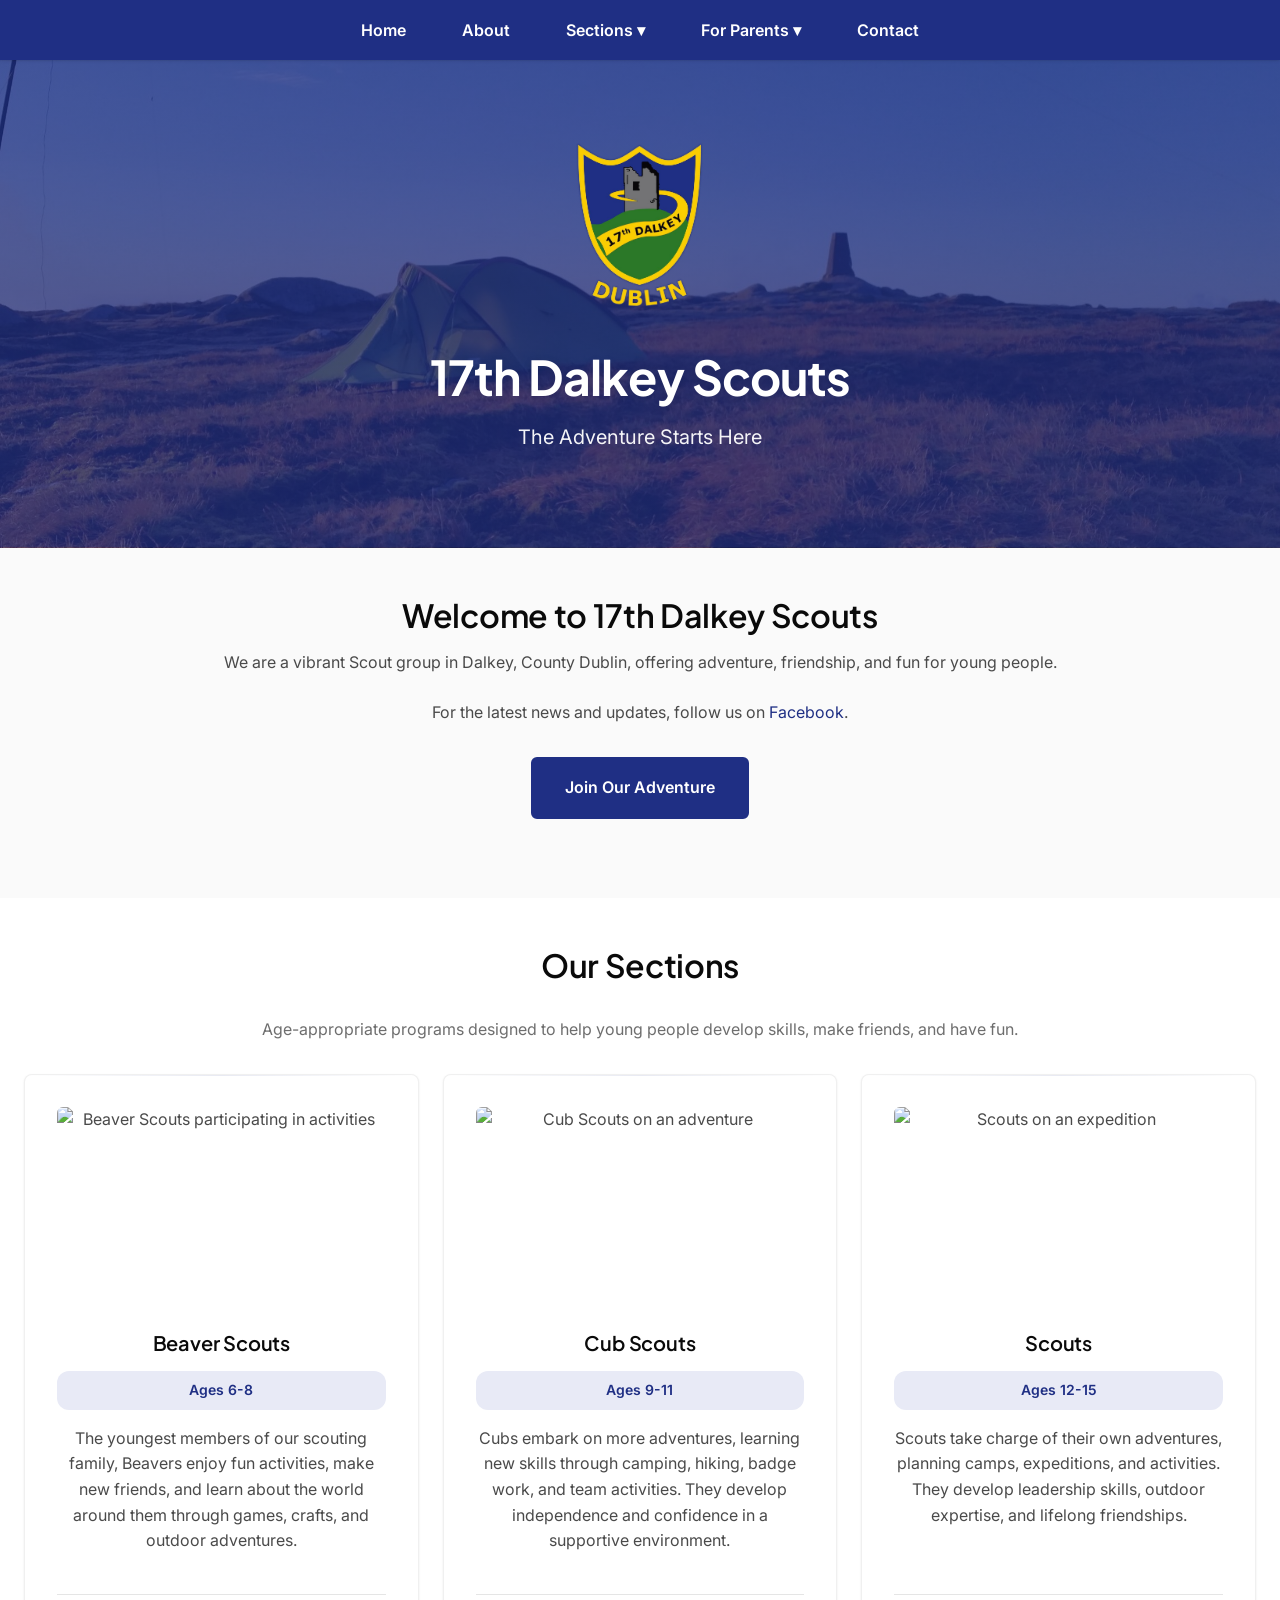
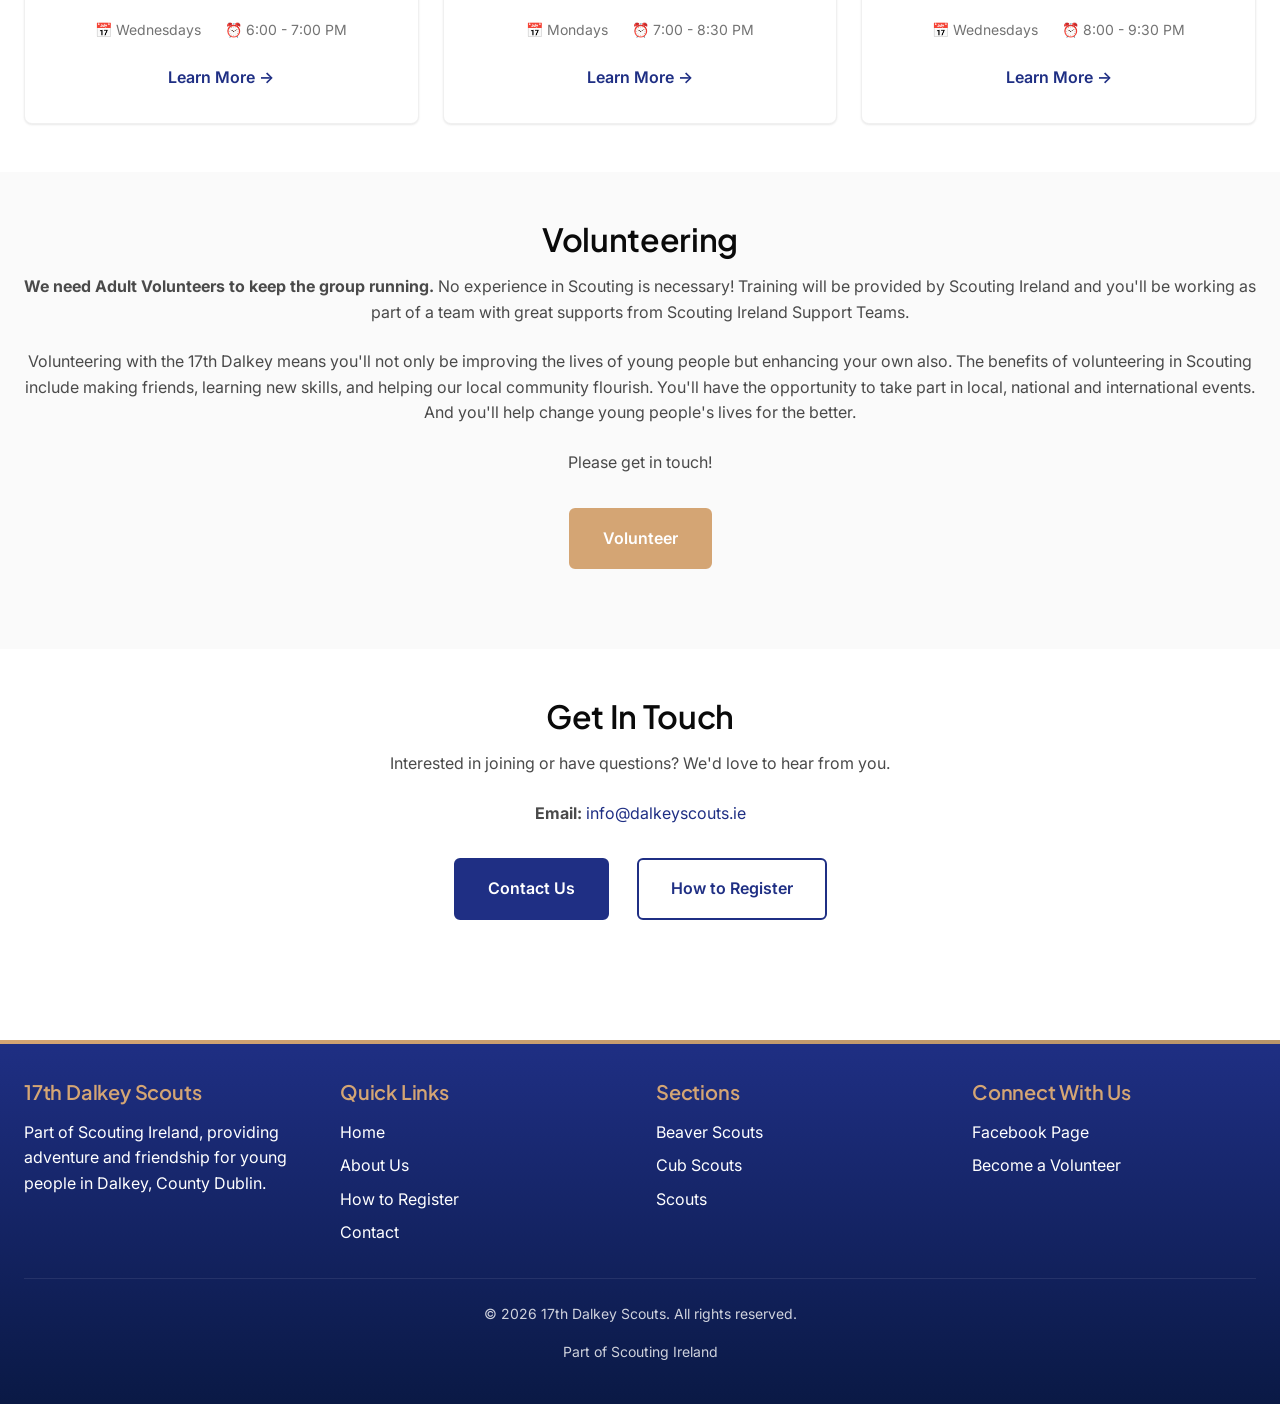
==== index.html @ eead5dc6 "first commit" ====
<!DOCTYPE html>
<html lang="en">
<head>
  <meta charset="UTF-8">
  <meta name="viewport" content="width=device-width, initial-scale=1.0">
  <meta name="description" content="17th Dalkey Scouts - Adventure, friendship, and fun for young people in Dalkey, County Dublin. Join our Beaver, Cub, Scout, Venture, and Rover sections.">
  <meta name="keywords" content="Dalkey Scouts, Scouting Ireland, Beaver Scouts, Cub Scouts, Venture Scouts, Rover Scouts, youth groups, Dalkey">
  <meta name="author" content="17th Dalkey Scouts">

  <!-- Open Graph Tags -->
  <meta property="og:title" content="17th Dalkey Scouts - The Adventure Begins Here">
  <meta property="og:description" content="Adventure, friendship, and fun for young people in Dalkey, County Dublin. Join our scouting family today.">
  <meta property="og:type" content="website">
  <meta property="og:url" content="https://www.dalkeyscouts.ie/">
  <meta property="og:image" content="https://www.dalkeyscouts.ie/images/newpl.png">

  <!-- Twitter Card Tags -->
  <meta name="twitter:card" content="summary_large_image">
  <meta name="twitter:title" content="17th Dalkey Scouts">
  <meta name="twitter:description" content="The Adventure Begins Here">
  <meta name="twitter:image" content="https://www.dalkeyscouts.ie/images/newpl.png">

  <title>17th Dalkey Scouts - The Adventure Begins Here</title>

  <!-- Favicon -->
  <link rel="icon" type="image/x-icon" href="images/favicon.ico">
  <link rel="apple-touch-icon" sizes="180x180" href="images/favicon.ico">

  <!-- Fonts - Stripe-Level Typography -->
  <link rel="preconnect" href="https://fonts.googleapis.com">
  <link rel="preconnect" href="https://fonts.gstatic.com" crossorigin>
  <link href="https://fonts.googleapis.com/css2?family=Inter:wght@300;400;500;600;700&family=Plus+Jakarta+Sans:wght@400;500;600;700&display=swap" rel="stylesheet">

  <!-- CSS -->
  <link rel="stylesheet" href="css/main.css">
  <link rel="stylesheet" href="css/responsive.css">

  <!-- Structured Data -->
  <script type="application/ld+json">
  {
    "@context": "https://schema.org",
    "@type": "Organization",
    "name": "17th Dalkey Scouts",
    "url": "https://www.dalkeyscouts.ie",
    "logo": "https://www.dalkeyscouts.ie/images/logo.png",
    "description": "Scout group in Dalkey, County Dublin, offering adventure and friendship for young people aged 6-26.",
    "address": {
      "@type": "PostalAddress",
      "addressLocality": "Dalkey",
      "addressRegion": "County Dublin",
      "addressCountry": "IE"
    },
    "sameAs": [
      "https://www.facebook.com/17thDalkey"
    ]
  }
  </script>
</head>
<body>
  <!-- Header & Navigation -->
  <div id="header-placeholder"></div>

  <main role="main">
    <!-- Hero Section -->
    <section class="hero" role="region" aria-label="Welcome">
      <div class="container hero__content">
        <img src="images/logo-crest.png" alt="17th Dalkey Scouts Crest" class="hero__logo">
        <h1 class="hero__title">17th Dalkey Scouts</h1>
        <p class="hero__tagline">The Adventure Starts Here</p>
      </div>
    </section>


    <!-- About Overview -->
    <section class="section section--alt">
      <div class="container container--narrow">
        <div class="text-center">
          <h2>Welcome to 17th Dalkey Scouts</h2>
          <p class="mb-md">
            We are a vibrant Scout group in Dalkey, County Dublin, offering adventure, friendship, and fun
            for young people.
          </p>
          <p class="mb-lg">
            For the latest news and updates, follow us on
            <a href="https://www.facebook.com/17thDalkey" target="_blank" rel="noopener noreferrer">Facebook</a>.
          </p>
          <a href="registering.html" class="btn btn--primary">Join Our Adventure</a>
        </div>
      </div>
    </section>

    <!-- Program Sections -->
    <section class="section">
      <div class="container">
        <h2 class="text-center mb-lg">Our Sections</h2>
        <p class="text-center text-muted mb-lg">
          Age-appropriate programs designed to help young people develop skills, make friends, and have fun.
        </p>

        <div class="programs">
          <!-- Beaver Scouts -->
          <article class="card program-card">
            <div class="card__image-wrapper">
              <img src="https://placehold.co/600x400/1f2f84/FFFFFF?text=Beaver+Scouts&font=montserrat" alt="Beaver Scouts participating in activities" class="card__image">
            </div>
            <h3 class="card__title">Beaver Scouts</h3>
            <span class="program-card__age">Ages 6-8</span>
            <div class="card__content">
              <p>The youngest members of our scouting family, Beavers enjoy fun activities, make new friends,
              and learn about the world around them through games, crafts, and outdoor adventures.</p>
            </div>
            <div class="card__meta">
              <span class="card__meta-item">📅 Wednesdays</span>
              <span class="card__meta-item">⏰ 6:00 - 7:00 PM</span>
            </div>
            <a href="beaver-scouts.html" class="card__link">Learn More →</a>
          </article>

          <!-- Cub Scouts -->
          <article class="card program-card">
            <div class="card__image-wrapper">
              <img src="https://placehold.co/600x400/D4A574/FFFFFF?text=Cub+Scouts&font=montserrat" alt="Cub Scouts on an adventure" class="card__image">
            </div>
            <h3 class="card__title">Cub Scouts</h3>
            <span class="program-card__age">Ages 9-11</span>
            <div class="card__content">
              <p>Cubs embark on more adventures, learning new skills through camping, hiking, badge work,
              and team activities. They develop independence and confidence in a supportive environment.</p>
            </div>
            <div class="card__meta">
              <span class="card__meta-item">📅 Mondays</span>
              <span class="card__meta-item">⏰ 7:00 - 8:30 PM</span>
            </div>
            <a href="cub-scouts.html" class="card__link">Learn More →</a>
          </article>

          <!-- Scouts -->
          <article class="card program-card">
            <div class="card__image-wrapper">
              <img src="https://placehold.co/600x400/1f2f84/FFFFFF?text=Scouts&font=montserrat" alt="Scouts on an expedition" class="card__image">
            </div>
            <h3 class="card__title">Scouts</h3>
            <span class="program-card__age">Ages 12-15</span>
            <div class="card__content">
              <p>Scouts take charge of their own adventures, planning camps, expeditions, and activities.
              They develop leadership skills, outdoor expertise, and lifelong friendships.</p>
            </div>
            <div class="card__meta">
              <span class="card__meta-item">📅 Wednesdays</span>
              <span class="card__meta-item">⏰ 8:00 - 9:30 PM</span>
            </div>
            <a href="scouts.html" class="card__link">Learn More →</a>
          </article>
        </div>
      </div>
    </section>

    <!-- Volunteering Section -->
    <section class="section section--alt">
      <div class="container container--narrow">
        <div class="text-center">
          <h2>Volunteering</h2>
          <p class="mb-md">
            <strong>We need Adult Volunteers to keep the group running.</strong> No experience in Scouting is necessary!
            Training will be provided by Scouting Ireland and you'll be working as part of a team with great supports
            from Scouting Ireland Support Teams.
          </p>
          <p class="mb-md">
            Volunteering with the 17th Dalkey means you'll not only be improving the lives of young people but
            enhancing your own also. The benefits of volunteering in Scouting include making friends, learning new skills,
            and helping our local community flourish. You'll have the opportunity to take part in local, national and
            international events. And you'll help change young people's lives for the better.
          </p>
          <p class="mb-lg">
            Please get in touch!
          </p>
          <a href="volunteering.html" class="btn btn--accent">Volunteer</a>
        </div>
      </div>
    </section>

    <!-- Contact Info -->
    <section class="section">
      <div class="container container--narrow text-center">
        <h2>Get In Touch</h2>
        <p class="mb-md">Interested in joining or have questions? We'd love to hear from you.</p>
        <p class="mb-lg"><strong>Email:</strong> <a href="mailto:info@dalkeyscouts.ie">info@dalkeyscouts.ie</a></p>
        <p>
          <a href="contact.html" class="btn btn--primary">Contact Us</a>
          <a href="registering.html" class="btn btn--outline">How to Register</a>
        </p>
      </div>
    </section>
  </main>

  <!-- Footer -->
  <div id="footer-placeholder"></div>

  <!-- JavaScript -->
  <script src="js/header-footer.js"></script>
  <script src="js/main.js"></script>
</body>
</html>
---- css/main.css ----
/* ===================================
   17th Dalkey Scouts - Main CSS
   Scout Traditional Theme
   =================================== */

/* ===================================
   CSS Custom Properties (Variables)
   =================================== */
:root {
  /* Colors - Stripe-Level Refined Palette */
  --color-primary: #1f2f84;
  --color-primary-dark: #0a1945;
  --color-secondary: #FFFFFF;
  --color-secondary-alt: #FAFAFA;
  --color-accent: #D4A574;
  --color-accent-dark: #B8956A;
  --color-highlight: #E8EAF6;
  --color-text: #0a0a0a;
  --color-text-primary: #0a0a0a;
  --color-text-secondary: #4a4a4a;
  --color-text-tertiary: #737373;
  --color-text-light: #424242;
  --color-border: #E0E0E0;
  --border-subtle: rgba(0, 0, 0, 0.06);
  --border-default: rgba(0, 0, 0, 0.1);
  --border-strong: rgba(0, 0, 0, 0.15);

  /* Subtle gradients */
  --gradient-primary: linear-gradient(135deg, #1f2f84 0%, #2a3f9a 100%);
  --gradient-subtle: linear-gradient(180deg, rgba(31, 47, 132, 0.02) 0%, transparent 100%);

  /* Typography - Stripe-Level Font Pairing */
  --font-display: 'Plus Jakarta Sans', -apple-system, BlinkMacSystemFont, 'Segoe UI', Roboto, sans-serif;
  --font-heading: 'Plus Jakarta Sans', -apple-system, BlinkMacSystemFont, 'Segoe UI', Roboto, sans-serif;
  --font-body: 'Inter', -apple-system, BlinkMacSystemFont, 'Segoe UI', Roboto, sans-serif;

  /* Typography Scale - Refined */
  --text-xs: 0.75rem;   /* 12px - captions, labels */
  --text-sm: 0.875rem;  /* 14px - secondary text */
  --text-base: 1rem;    /* 16px - body */
  --text-lg: 1.125rem;  /* 18px - lead paragraphs */
  --text-xl: 1.25rem;   /* 20px - card titles */
  --text-2xl: 1.5rem;   /* 24px - section headings */
  --text-3xl: 2rem;     /* 32px - page headings */
  --text-4xl: 2.5rem;   /* 40px - hero heading */
  --text-5xl: 3rem;     /* 48px - large hero */

  /* Font Weights - More granular */
  --font-light: 300;
  --font-normal: 400;
  --font-medium: 500;
  --font-semibold: 600;
  --font-bold: 700;

  /* Spacing */
  --spacing-xs: 0.5rem;
  --spacing-sm: 1rem;
  --spacing-md: 1.5rem;
  --spacing-lg: 2rem;
  --spacing-xl: 2.5rem;
  --spacing-2xl: 3rem;
  --spacing-hero: 4rem;

  /* Layout */
  --max-width: 1200px;
  --header-height: 60px;

  /* Border Radius - Refined */
  --radius-sm: 4px;   /* Small elements, badges */
  --radius-md: 6px;   /* Buttons, inputs */
  --radius-lg: 8px;   /* Cards */
  --radius-xl: 12px;  /* Large cards, hero elements */
  --border-radius: var(--radius-sm);
  --border-radius-lg: var(--radius-lg);

  /* Border Widths */
  --border-width: 1px;
  --border-width-strong: 1.5px;

  /* Multi-Layered Shadow System - Stripe-Level */
  --shadow-sm: 0 1px 2px 0 rgba(0, 0, 0, 0.05);
  --shadow-md: 0 1px 3px 0 rgba(0, 0, 0, 0.1), 0 1px 2px -1px rgba(0, 0, 0, 0.1);
  --shadow-lg: 0 4px 6px -1px rgba(0, 0, 0, 0.1), 0 2px 4px -2px rgba(0, 0, 0, 0.1);
  --shadow-xl: 0 10px 15px -3px rgba(0, 0, 0, 0.1), 0 4px 6px -4px rgba(0, 0, 0, 0.1);

  /* Colored shadows for depth */
  --shadow-primary: 0 4px 14px 0 rgba(31, 47, 132, 0.15);
  --shadow-accent: 0 4px 14px 0 rgba(212, 165, 116, 0.25);

  /* Sophisticated Easing Curves */
  --ease-out: cubic-bezier(0.16, 1, 0.3, 1);
  --ease-quick: cubic-bezier(0.2, 0, 0.13, 1);
  --ease-spring: cubic-bezier(0.34, 1.56, 0.64, 1);

  /* Transitions */
  --transition: all 0.3s var(--ease-out);
  --transition-quick: all 0.2s var(--ease-quick);
}

/* ===================================
   CSS Reset & Base Styles
   =================================== */
* {
  margin: 0;
  padding: 0;
  box-sizing: border-box;
}

html {
  scroll-behavior: smooth;
}

body {
  font-family: var(--font-body);
  font-size: var(--text-base);
  line-height: 1.6;
  color: var(--color-text-secondary);
  background-color: var(--color-secondary);
  -webkit-font-smoothing: antialiased;
  -moz-osx-font-smoothing: grayscale;
}

/* ===================================
   Stripe-Level Entrance Animations
   =================================== */

/* Fade up - for content sections */
@keyframes fadeUp {
  from {
    opacity: 0;
    transform: translateY(20px);
  }
  to {
    opacity: 1;
    transform: translateY(0);
  }
}

/* Fade in - for subtle elements */
@keyframes fadeIn {
  from {
    opacity: 0;
  }
  to {
    opacity: 1;
  }
}

/* Apply to sections */
.section {
  animation: fadeUp 0.6s var(--ease-out);
}

/* Stagger children - for card grids */
.programs > .card {
  animation: fadeUp 0.6s var(--ease-out) both;
}

.programs > .card:nth-child(1) { animation-delay: 0ms; }
.programs > .card:nth-child(2) { animation-delay: 100ms; }
.programs > .card:nth-child(3) { animation-delay: 200ms; }
.programs > .card:nth-child(4) { animation-delay: 300ms; }

/* Respect prefers-reduced-motion */
@media (prefers-reduced-motion: reduce) {
  *,
  *::before,
  *::after {
    animation-duration: 0.01ms !important;
    animation-iteration-count: 1 !important;
    transition-duration: 0.01ms !important;
  }
}

/* Typography - Stripe-Level Refined */
h1, h2, h3, h4, h5, h6 {
  font-family: var(--font-heading);
  font-weight: var(--font-bold);
  line-height: 1.2;
  color: var(--color-text-primary);
  margin-bottom: var(--spacing-sm);
  letter-spacing: -0.01em;
}

h1 {
  font-size: var(--text-4xl);
  font-weight: var(--font-bold);
  letter-spacing: -0.02em;
}
h2 {
  font-size: var(--text-3xl);
  font-weight: var(--font-semibold);
  letter-spacing: -0.01em;
}
h3 {
  font-size: var(--text-2xl);
  font-weight: var(--font-semibold);
}
h4 {
  font-size: var(--text-xl);
  font-weight: var(--font-semibold);
}
h5 {
  font-size: var(--text-lg);
  font-weight: var(--font-medium);
}
h6 {
  font-size: var(--text-base);
  font-weight: var(--font-medium);
}

p {
  margin-bottom: var(--spacing-sm);
}

a {
  color: var(--color-primary);
  text-decoration: none;
  transition: var(--transition-quick);
}

a:hover,
a:focus {
  color: var(--color-accent);
}

img {
  max-width: 100%;
  height: auto;
  display: block;
}

ul, ol {
  list-style: none;
  margin-bottom: var(--spacing-sm);
}

/* ===================================
   Layout & Container
   =================================== */
.container {
  width: 100%;
  max-width: var(--max-width);
  margin: 0 auto;
  padding: 0 var(--spacing-md);
}

.container--narrow {
  max-width: 800px;
}

.section {
  padding: var(--spacing-2xl) 0;
}

.section--alt {
  background-color: var(--color-secondary-alt);
  padding: var(--spacing-2xl) 0;
}

.section--highlight {
  background-color: var(--color-highlight);
}

/* ===================================
   Header & Navigation
   =================================== */
.header {
  background-color: var(--color-primary);
  color: var(--color-secondary);
  height: var(--header-height);
  position: sticky;
  top: 0;
  z-index: 1000;
  box-shadow: var(--shadow-md);
}

.header__container {
  display: flex;
  align-items: center;
  justify-content: center;
  height: 100%;
}

/* Navigation */
.nav {
  display: flex;
  align-items: center;
  justify-content: center;
  height: 100%;
}

.nav__list {
  display: flex;
  align-items: center;
  gap: var(--spacing-md);
  height: 100%;
  margin: 0;
  padding: 0;
}

.nav__item {
  display: flex;
  align-items: center;
  height: 100%;
  margin: 0;
  padding: 0;
}

.nav__link {
  color: var(--color-secondary);
  font-weight: var(--font-semibold);
  padding: 0 var(--spacing-sm);
  border-radius: var(--radius-md);
  transition: var(--transition-quick);
  line-height: 1.2;
  display: inline-flex;
  align-items: center;
  height: auto;
  transform: translateY(1px);
}

.nav__link:hover,
.nav__link:focus {
  background-color: rgba(255, 255, 255, 0.1);
  color: var(--color-accent);
}

.nav__toggle {
  display: none;
  flex-direction: column;
  gap: 4px;
  background: none;
  border: none;
  cursor: pointer;
  padding: var(--spacing-xs);
}

.nav__toggle span {
  display: block;
  width: 25px;
  height: 3px;
  background-color: var(--color-secondary);
  border-radius: 2px;
  transition: var(--transition-quick);
}

/* Dropdown */
.nav__item--dropdown {
  position: relative;
}

.nav__dropdown {
  position: absolute;
  top: 100%;
  left: 0;
  min-width: 220px;
  background-color: var(--color-secondary);
  border-radius: var(--radius-md);
  box-shadow: var(--shadow-lg);
  opacity: 0;
  visibility: hidden;
  transform: translateY(-10px);
  transition: var(--transition);
  padding: var(--spacing-sm) 0;
}

.nav__item--dropdown:hover .nav__dropdown,
.nav__item--dropdown:focus-within .nav__dropdown {
  opacity: 1;
  visibility: visible;
  transform: translateY(0);
}

.nav__dropdown-item {
  display: block;
  padding: var(--spacing-xs) var(--spacing-md);
  color: var(--color-text-secondary);
  transition: var(--transition-quick);
  white-space: nowrap;
}

.nav__dropdown-item:hover,
.nav__dropdown-item:focus {
  background-color: var(--color-highlight);
  color: var(--color-primary);
}

/* ===================================
   Hero Section - Stripe-Level Refinement
   =================================== */
.hero {
  background:
    linear-gradient(rgba(31, 47, 132, 0.75), rgba(31, 47, 132, 0.75)),
    url('../images/20180507_060626-scaled-e1653075268190.jpg');
  background-size: cover;
  background-position: center;
  color: var(--color-secondary);
  padding: var(--spacing-hero) 0;
  text-align: center;
  position: relative;
  overflow: hidden;
}

.hero::before {
  display: none;
}

.hero__content {
  position: relative;
  z-index: 1;
}

.hero__logo {
  max-width: 200px;
  margin: 0 auto var(--spacing-md);
}

.hero__title {
  font-family: var(--font-display);
  font-size: var(--text-5xl);
  font-weight: var(--font-bold);
  letter-spacing: -0.02em;
  line-height: 1.2;
  color: var(--color-secondary);
  margin-bottom: var(--spacing-sm);
  text-shadow: 0 2px 8px rgba(0, 0, 0, 0.1);
}

.hero__tagline {
  font-family: var(--font-body);
  font-size: var(--text-xl);
  font-weight: var(--font-normal);
  opacity: 0.95;
  max-width: 600px;
  margin: 0 auto var(--spacing-lg);
  line-height: 1.5;
}

.hero__cta {
  display: inline-block;
  background-color: var(--color-accent);
  color: var(--color-secondary);
  padding: var(--spacing-sm) var(--spacing-lg);
  border-radius: var(--radius-md);
  font-weight: var(--font-semibold);
  transition: var(--transition-quick);
  border: 2px solid var(--color-accent);
}

.hero__cta:hover,
.hero__cta:focus {
  background-color: var(--color-accent-dark);
  border-color: var(--color-accent-dark);
  color: var(--color-secondary);
}

/* ===================================
   Cards - Stripe-Level Refinement
   =================================== */
.card {
  background-color: var(--color-secondary);
  border-radius: var(--radius-lg);
  padding: 2rem;
  border: var(--border-width) solid var(--border-subtle);
  box-shadow:
    0 1px 3px rgba(0, 0, 0, 0.05),
    0 1px 2px rgba(0, 0, 0, 0.05);
  transition: all 0.3s var(--ease-out);
  height: 100%;
  position: relative;
  overflow: hidden;
  display: flex;
  flex-direction: column;
}

/* Subtle top highlight */
.card::before {
  content: '';
  position: absolute;
  top: 0;
  left: 0;
  right: 0;
  height: 1px;
  background: linear-gradient(90deg,
    transparent,
    rgba(31, 47, 132, 0.1),
    transparent);
  z-index: 2;
}

.card:hover {
  box-shadow:
    0 4px 6px rgba(0, 0, 0, 0.04),
    0 12px 24px rgba(0, 0, 0, 0.04);
  transform: translateY(-4px);
  border-color: rgba(31, 47, 132, 0.1);
}

/* Card Image */
.card__image-wrapper {
  width: 100%;
  height: 200px;
  overflow: hidden;
  border-radius: var(--radius-md);
  margin-bottom: var(--spacing-md);
  position: relative;
}

.card__image {
  width: 100%;
  height: 100%;
  object-fit: cover;
  transition: transform 0.4s var(--ease-out);
}

.card:hover .card__image {
  transform: scale(1.05);
}

.card__title {
  font-family: var(--font-heading);
  font-size: var(--text-xl);
  font-weight: var(--font-semibold);
  color: var(--color-text-primary);
  margin-bottom: var(--spacing-sm);
  letter-spacing: -0.01em;
}

.card__content {
  font-size: var(--text-base);
  line-height: 1.6;
  color: var(--color-text-secondary);
  flex-grow: 1;
}

.card__meta {
  display: flex;
  justify-content: center;
  gap: var(--spacing-md);
  margin-top: var(--spacing-md);
  padding-top: var(--spacing-md);
  border-top: var(--border-width) solid var(--border-default);
  font-size: var(--text-sm);
  color: var(--color-text-tertiary);
}

.card__meta-item {
  display: flex;
  align-items: center;
  gap: var(--spacing-xs);
}

.card__link {
  display: inline-block;
  margin-top: var(--spacing-md);
  color: var(--color-primary);
  font-weight: var(--font-semibold);
  transition: var(--transition-quick);
}

.card__link:hover,
.card__link:focus {
  color: var(--color-accent);
}

/* ===================================
   Program Grid
   =================================== */
.programs {
  display: grid;
  grid-template-columns: repeat(auto-fit, minmax(300px, 1fr));
  gap: 1.5rem;
  margin-top: var(--spacing-lg);
}

.program-card {
  text-align: center;
}

.program-card__icon {
  font-size: 3rem;
  margin-bottom: var(--spacing-sm);
}

.program-card__age {
  display: inline-block;
  background-color: var(--color-highlight);
  color: var(--color-primary);
  padding: var(--spacing-xs) var(--spacing-sm);
  border-radius: var(--radius-xl);
  font-size: var(--text-sm);
  font-weight: var(--font-semibold);
  margin-bottom: var(--spacing-sm);
}

/* ===================================
   Buttons - Stripe-Level Interactions
   =================================== */
.btn {
  display: inline-block;
  padding: var(--spacing-sm) var(--spacing-lg);
  border-radius: var(--radius-md);
  font-weight: var(--font-semibold);
  text-align: center;
  transition: all 0.2s var(--ease-out);
  border: 2px solid transparent;
  cursor: pointer;
  position: relative;
  overflow: hidden;
}

.btn--primary {
  background-color: var(--color-primary);
  color: var(--color-secondary);
  border-color: var(--color-primary);
}

.btn--primary:hover,
.btn--primary:focus {
  box-shadow: var(--shadow-primary);
  transform: translateY(-1px);
  background-color: var(--color-primary-dark);
  border-color: var(--color-primary-dark);
  color: var(--color-secondary);
}

.btn--primary:active {
  transform: translateY(0);
  transition: all 0.1s var(--ease-quick);
  box-shadow: 0 1px 2px rgba(31, 47, 132, 0.2);
}

/* Button spacing */
.btn + .btn {
  margin-left: var(--spacing-md);
}

/* Button spacing at section ends */
.section .text-center > .btn:last-child {
  margin-bottom: var(--spacing-md);
}

.btn--accent {
  background-color: var(--color-accent);
  color: var(--color-secondary);
  border-color: var(--color-accent);
}

.btn--accent:hover,
.btn--accent:focus {
  box-shadow: var(--shadow-accent);
  transform: translateY(-1px);
  background-color: var(--color-accent-dark);
  border-color: var(--color-accent-dark);
  color: var(--color-secondary);
}

.btn--accent:active {
  transform: translateY(0);
  transition: all 0.1s var(--ease-quick);
  box-shadow: 0 1px 2px rgba(212, 165, 116, 0.2);
}

.btn--outline {
  background-color: transparent;
  color: var(--color-primary);
  border-color: var(--color-primary);
}

.btn--outline:hover,
.btn--outline:focus {
  box-shadow: var(--shadow-primary);
  transform: translateY(-1px);
  background-color: var(--color-primary);
  color: var(--color-secondary);
}

.btn--outline:active {
  transform: translateY(0);
  transition: all 0.1s var(--ease-quick);
  box-shadow: 0 1px 2px rgba(31, 47, 132, 0.15);
}

/* Focus states - visible but professional */
.btn:focus, input:focus {
  outline: none;
  box-shadow: 0 0 0 3px rgba(31, 47, 132, 0.1);
}

/* ===================================
   Facebook Feed Section
   =================================== */
/* ===================================
   Footer
   =================================== */
.footer {
  background: linear-gradient(180deg, var(--color-primary) 0%,
              var(--color-primary-dark) 100%);
  color: var(--color-secondary);
  padding: var(--spacing-xl) 0 var(--spacing-md);
  margin-top: var(--spacing-2xl);
  position: relative;
}

.footer::before {
  content: '';
  position: absolute;
  top: 0;
  left: 0;
  right: 0;
  height: 4px;
  background: linear-gradient(90deg, var(--color-accent) 0%,
              var(--color-accent-dark) 100%);
}

.footer__content {
  display: grid;
  grid-template-columns: repeat(auto-fit, minmax(250px, 1fr));
  gap: var(--spacing-lg);
  margin-bottom: var(--spacing-lg);
}

.footer__section-title {
  font-family: var(--font-heading);
  font-size: var(--text-xl);
  font-weight: var(--font-semibold);
  margin-bottom: var(--spacing-sm);
  color: var(--color-accent);
}

.footer__links {
  display: flex;
  flex-direction: column;
  gap: var(--spacing-xs);
}

.footer__link {
  color: var(--color-secondary);
  transition: var(--transition-quick);
  position: relative;
}

.footer__link::after {
  content: '';
  position: absolute;
  bottom: -2px;
  left: 0;
  width: 0;
  height: 2px;
  background-color: var(--color-accent);
  transition: width 0.3s var(--ease-out);
}

.footer__link:hover,
.footer__link:focus {
  color: var(--color-accent);
}

.footer__link:hover::after {
  width: 100%;
}

.footer__bottom {
  text-align: center;
  padding-top: var(--spacing-md);
  border-top: 1px solid rgba(255, 255, 255, 0.1);
  font-size: 0.875rem;
  opacity: 0.8;
}

/* ===================================
   Utility Classes
   =================================== */
.text-center {
  text-align: center;
}

.text-muted {
  color: var(--color-text-secondary);
  opacity: 0.8;
}

/* Spacing for text-centered content */
.text-center .mb-lg {
  margin-bottom: var(--spacing-lg);
}

.mt-md { margin-top: var(--spacing-md); }
.mt-lg { margin-top: var(--spacing-lg); }
.mt-xl { margin-top: var(--spacing-xl); }
.mt-2xl { margin-top: var(--spacing-2xl); }

.mb-md { margin-bottom: var(--spacing-md); }
.mb-lg { margin-bottom: var(--spacing-lg); }
.mb-xl { margin-bottom: var(--spacing-xl); }

/* Vertical spacing - xs size */
.mt-xs { margin-top: var(--spacing-xs); }
.mb-xs { margin-bottom: var(--spacing-xs); }

/* Horizontal spacing */
.mx-xs { margin-left: var(--spacing-xs); margin-right: var(--spacing-xs); }
.mx-sm { margin-left: var(--spacing-sm); margin-right: var(--spacing-sm); }
.mx-md { margin-left: var(--spacing-md); margin-right: var(--spacing-md); }

.ml-xs { margin-left: var(--spacing-xs); }
.mr-xs { margin-right: var(--spacing-xs); }

/* Padding utilities */
.px-xs { padding-left: var(--spacing-xs); padding-right: var(--spacing-xs); }
.px-sm { padding-left: var(--spacing-sm); padding-right: var(--spacing-sm); }
.px-md { padding-left: var(--spacing-md); padding-right: var(--spacing-md); }

.hidden {
  display: none !important;
}

.sr-only {
  position: absolute;
  width: 1px;
  height: 1px;
  padding: 0;
  margin: -1px;
  overflow: hidden;
  clip: rect(0, 0, 0, 0);
  white-space: nowrap;
  border: 0;
}
---- css/responsive.css ----
/* ===================================
   17th Dalkey Scouts - Responsive CSS
   Mobile-First Design
   =================================== */

/* ===================================
   Small Devices (phones, 576px and up)
   =================================== */
@media (max-width: 767px) {
  :root {
    --header-height: 60px;
  }

  h1 { font-size: var(--text-3xl); }
  h2 { font-size: var(--text-2xl); }
  h3 { font-size: var(--text-xl); }

  .container {
    padding: 0 var(--spacing-sm);
  }

  /* Mobile Navigation */
  .nav__toggle {
    display: flex;
  }

  /* Mobile Header Logo */
  .header__logo img {
    height: 80px;
  }

  .header__logo-text {
    font-size: 1.2rem;
  }

  .nav__list {
    position: fixed;
    top: var(--header-height);
    left: 0;
    right: 0;
    flex-direction: column;
    background-color: var(--color-primary);
    padding: var(--spacing-md);
    gap: 0;
    max-height: calc(100vh - var(--header-height));
    overflow-y: auto;
    transform: translateX(-100%);
    transition: transform 0.3s var(--ease-out);
  }

  .nav__list--active {
    transform: translateX(0);
  }

  .nav__item {
    width: 100%;
    border-bottom: 1px solid rgba(255, 255, 255, 0.1);
  }

  .nav__link {
    display: block;
    padding: var(--spacing-sm);
    width: 100%;
  }

  /* Mobile Dropdown */
  .nav__dropdown {
    position: static;
    box-shadow: none;
    opacity: 1;
    visibility: visible;
    transform: none;
    background-color: rgba(255, 255, 255, 0.05);
    padding: 0;
    display: none;
  }

  .nav__dropdown--active {
    display: block;
  }

  .nav__dropdown-item {
    padding-left: var(--spacing-lg);
  }

  /* Hero */
  .hero {
    padding: var(--spacing-lg) 0;
  }

  .hero__title {
    font-size: var(--text-4xl);
  }

  .hero__tagline {
    font-size: var(--text-lg);
  }

  .hero__logo {
    max-width: 150px;
  }

  .hero {
    padding: 60px 0;
  }

  /* Programs Grid */
  .programs {
    grid-template-columns: 1fr;
    gap: var(--spacing-md);
  }

  /* Card Images on Mobile */
  .card__image-wrapper {
    height: 180px;
  }

  .card {
    padding: 1.5rem;
  }

  /* Facebook Feed */
  .facebook-feed {
    margin: var(--spacing-lg) 0;
  }

  .facebook-feed__container {
    padding: var(--spacing-sm);
  }

  /* Footer */
  .footer__content {
    grid-template-columns: 1fr;
    gap: var(--spacing-md);
  }

  /* Buttons */
  .btn {
    width: 100%;
    padding: var(--spacing-sm) var(--spacing-md);
  }

  .btn + .btn {
    margin-left: 0;
    margin-top: var(--spacing-sm);
  }

  /* Section spacing */
  .section {
    padding: var(--spacing-lg) 0;
  }
}

/* ===================================
   Medium Devices (tablets, 768px and up)
   =================================== */
@media (min-width: 768px) and (max-width: 1023px) {
  h1 { font-size: var(--text-4xl); }
  h2 { font-size: var(--text-3xl); }

  .programs {
    grid-template-columns: repeat(2, 1fr);
  }
}

/* ===================================
   Large Devices (desktops, 1024px and up)
   =================================== */
@media (min-width: 1024px) {
  .hero__title {
    font-size: var(--text-5xl);
  }

  .hero__tagline {
    font-size: var(--text-xl);
  }
}

/* ===================================
   Extra Large Devices (large desktops, 1280px and up)
   =================================== */
@media (min-width: 1280px) {
  .container {
    max-width: 1400px;
  }
}

/* ===================================
   Touch Device Optimizations
   =================================== */
@media (hover: none) and (pointer: coarse) {
  .nav__link,
  .btn,
  .card__link {
    min-height: 44px;
    display: inline-flex;
    align-items: center;
  }

  .nav__dropdown {
    transition: none;
  }
}

/* ===================================
   Print Styles
   =================================== */
@media print {
  .header,
  .footer,
  .hero__cta,
  .nav,
  .facebook-feed,
  .btn {
    display: none !important;
  }

  body {
    font-size: 12pt;
    line-height: 1.5;
    color: #000;
  }

  .card {
    break-inside: avoid;
    box-shadow: none;
    border: 1px solid #ddd;
  }

  a {
    color: #000;
    text-decoration: underline;
  }

  a[href^="http"]::after {
    content: " (" attr(href) ")";
    font-size: 0.8em;
  }
}

/* ===================================
   Reduced Motion
   =================================== */
@media (prefers-reduced-motion: reduce) {
  *,
  *::before,
  *::after {
    animation-duration: 0.01ms !important;
    animation-iteration-count: 1 !important;
    transition-duration: 0.01ms !important;
  }
}

/* ===================================
   High Contrast Mode
   =================================== */
@media (prefers-contrast: high) {
  :root {
    --color-border: #000;
  }

  .card {
    border-width: 2px;
  }

  .btn {
    border-width: 2px;
  }
}
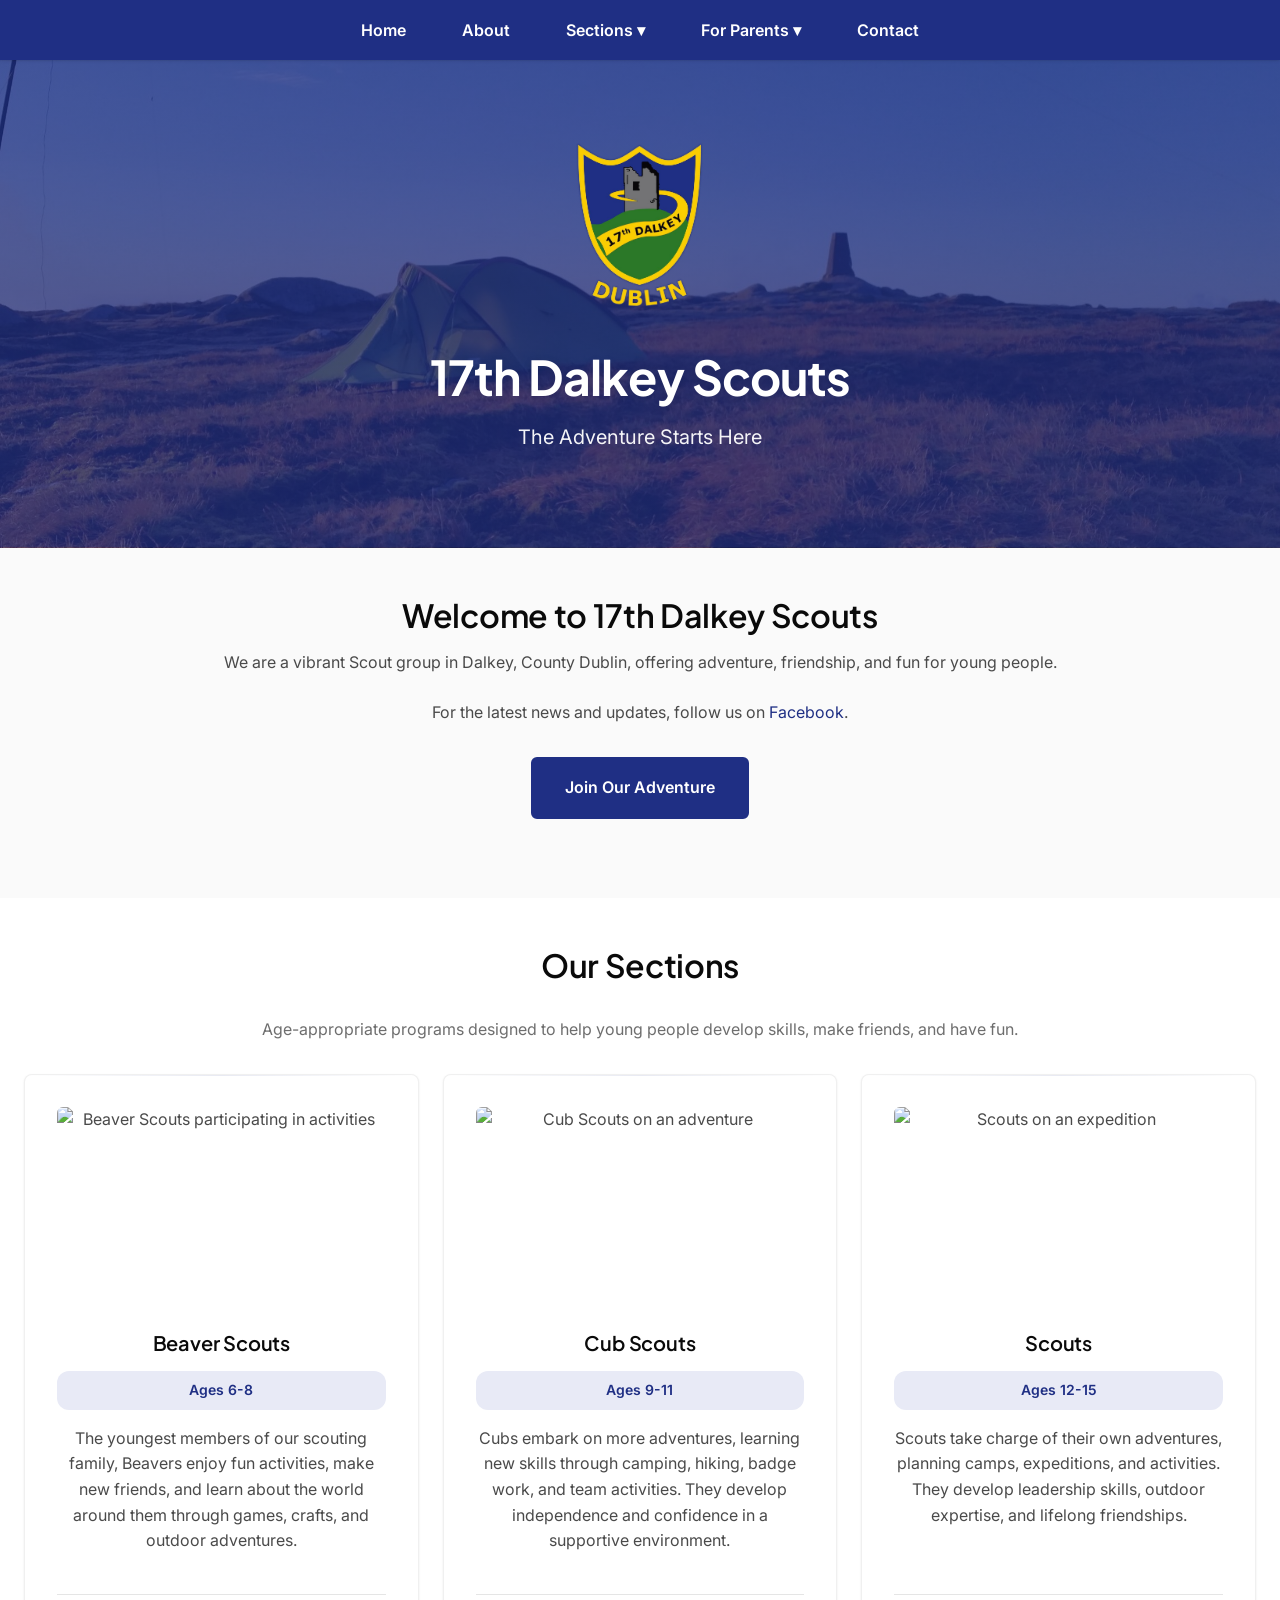
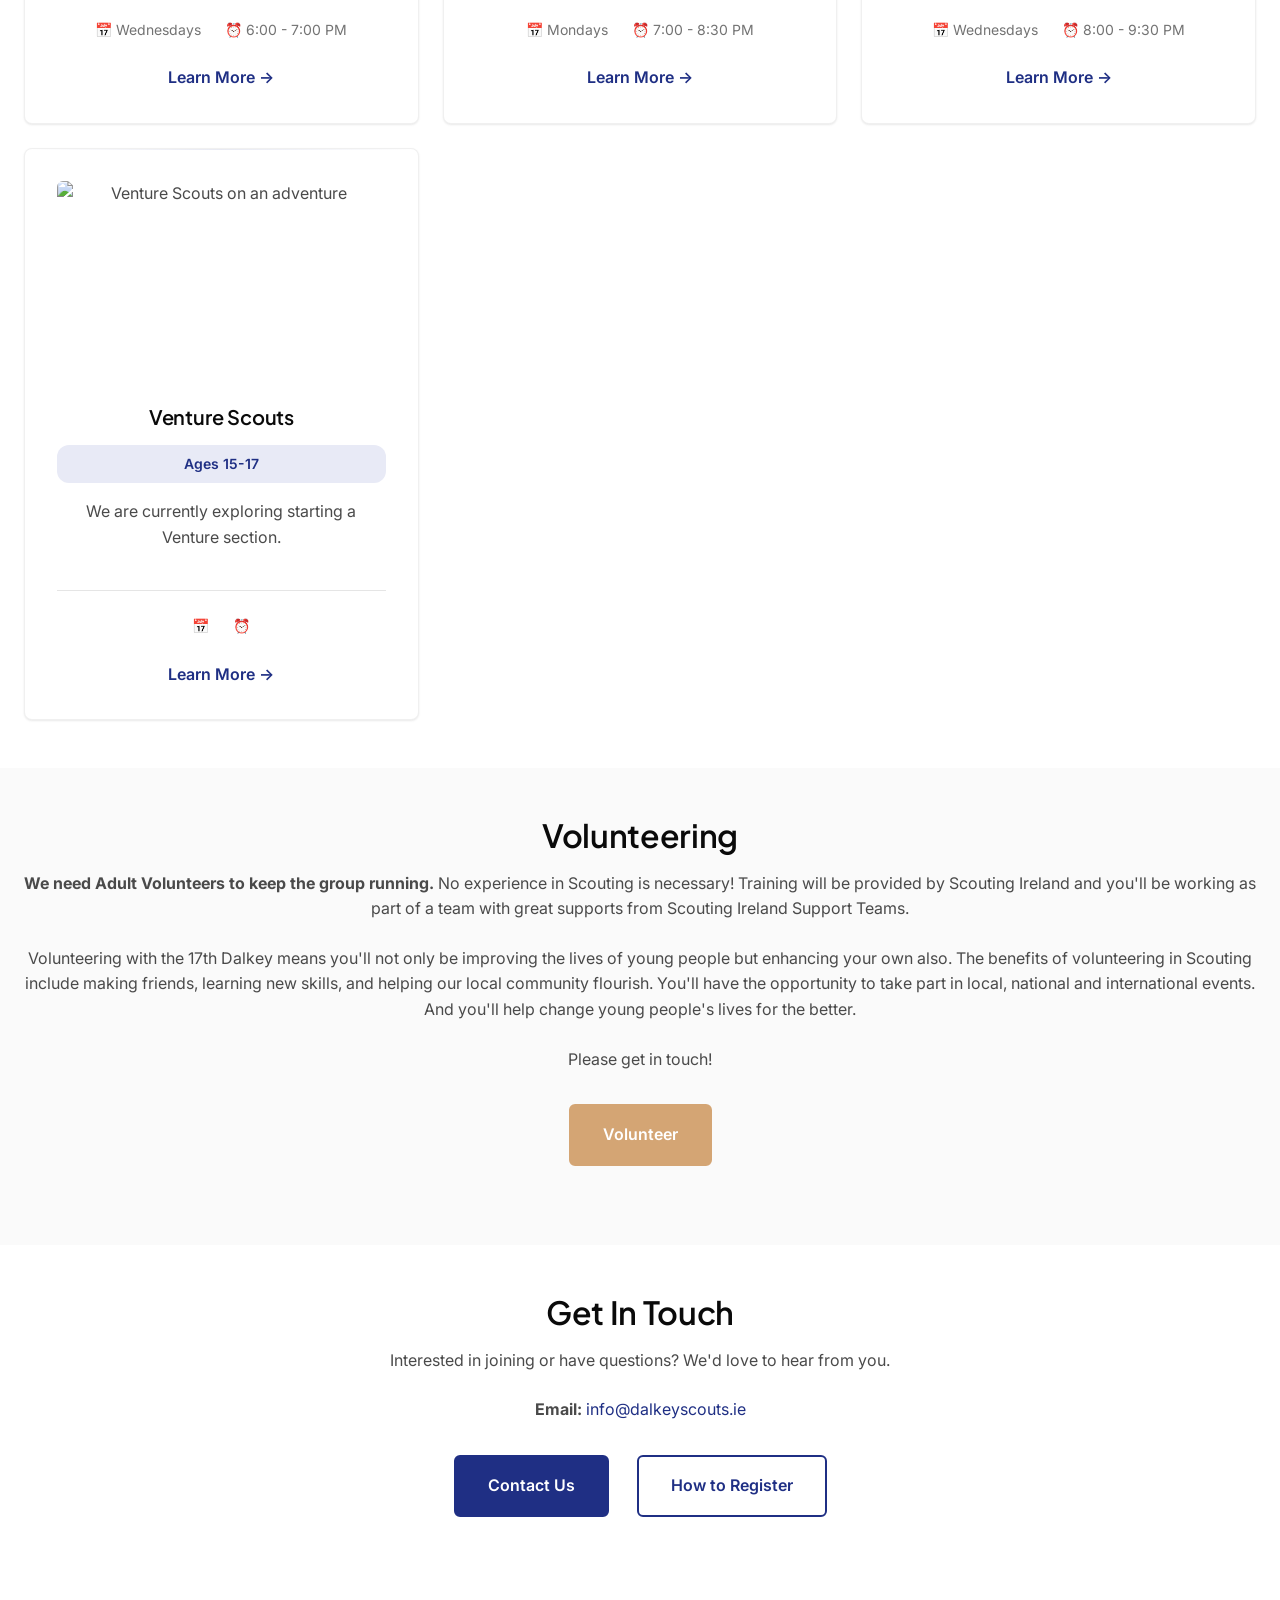
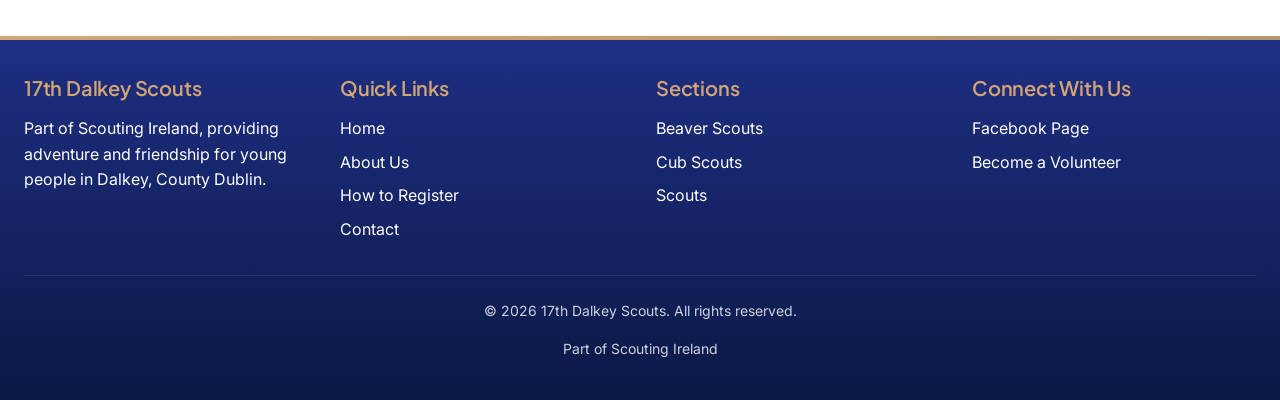
==== commit 25114c84: "Adding placeholder venture section" ====
--- a/index.html
+++ b/index.html
@@ -151,6 +151,23 @@
             </div>
             <a href="scouts.html" class="card__link">Learn More →</a>
           </article>
+
+          <!-- Venture Scouts -->
+          <article class="card program-card">
+            <div class="card__image-wrapper">
+              <img src="https://placehold.co/600x400/D4A574/FFFFFF?text=Venture+Scouts&font=montserrat" alt="Venture Scouts on an adventure" class="card__image">
+            </div>
+            <h3 class="card__title">Venture Scouts</h3>
+            <span class="program-card__age">Ages 15-17</span>
+            <div class="card__content">
+              <p>We are currently exploring starting a Venture section.</p>
+            </div>
+            <div class="card__meta">
+              <span class="card__meta-item">📅 </span>
+              <span class="card__meta-item">⏰ </span>
+            </div>
+            <a href="venture-scouts.html" class="card__link">Learn More →</a>
+          </article>
         </div>
       </div>
     </section>
--- a/css/main.css
+++ b/css/main.css
@@ -334,6 +334,8 @@
   border: none;
   cursor: pointer;
   padding: var(--spacing-xs);
+  position: relative;
+  z-index: 10000;
 }
 
 .nav__toggle span {
--- a/css/responsive.css
+++ b/css/responsive.css
@@ -19,9 +19,78 @@
     padding: 0 var(--spacing-sm);
   }
 
+  /* Mobile Header */
+  .header {
+    position: sticky;
+  }
+
+  .header__container {
+    justify-content: flex-start;
+  }
+
   /* Mobile Navigation */
   .nav__toggle {
     display: flex;
+  }
+
+  /* Hide desktop nav on mobile */
+  .nav {
+    display: none;
+  }
+
+  /* Mobile Navigation */
+  .mobile-nav {
+    display: none;
+    background-color: var(--color-primary);
+    padding: var(--spacing-md);
+  }
+
+  .mobile-nav--active {
+    display: block;
+  }
+
+  .mobile-nav__list {
+    list-style: none;
+    margin: 0;
+    padding: 0;
+    display: flex;
+    flex-direction: column;
+    gap: 0;
+  }
+
+  .mobile-nav__item {
+    border-bottom: 1px solid rgba(255, 255, 255, 0.1);
+  }
+
+  .mobile-nav__link {
+    display: block;
+    padding: var(--spacing-sm);
+    color: var(--color-secondary);
+    text-decoration: none;
+    font-weight: var(--font-semibold);
+    transition: background-color 0.2s;
+  }
+
+  .mobile-nav__link:hover {
+    background-color: rgba(255, 255, 255, 0.1);
+  }
+
+  /* Mobile Dropdown */
+  .mobile-nav__dropdown {
+    display: none;
+    list-style: none;
+    margin: 0;
+    padding: 0;
+    background-color: rgba(0, 0, 0, 0.1);
+  }
+
+  .mobile-nav__dropdown--active {
+    display: block;
+  }
+
+  .mobile-nav__sublink {
+    padding-left: var(--spacing-lg);
+    font-size: 0.9em;
   }
 
   /* Mobile Header Logo */
@@ -44,12 +113,11 @@
     gap: 0;
     max-height: calc(100vh - var(--header-height));
     overflow-y: auto;
-    transform: translateX(-100%);
-    transition: transform 0.3s var(--ease-out);
+    display: none;
   }
 
   .nav__list--active {
-    transform: translateX(0);
+    display: flex;
   }
 
   .nav__item {
@@ -267,3 +335,16 @@
     border-width: 2px;
   }
 }
+
+/* ===================================
+   Desktop - Show desktop nav, hide mobile nav
+   =================================== */
+@media (min-width: 768px) {
+  .mobile-nav {
+    display: none !important;
+  }
+
+  .nav {
+    display: flex;
+  }
+}
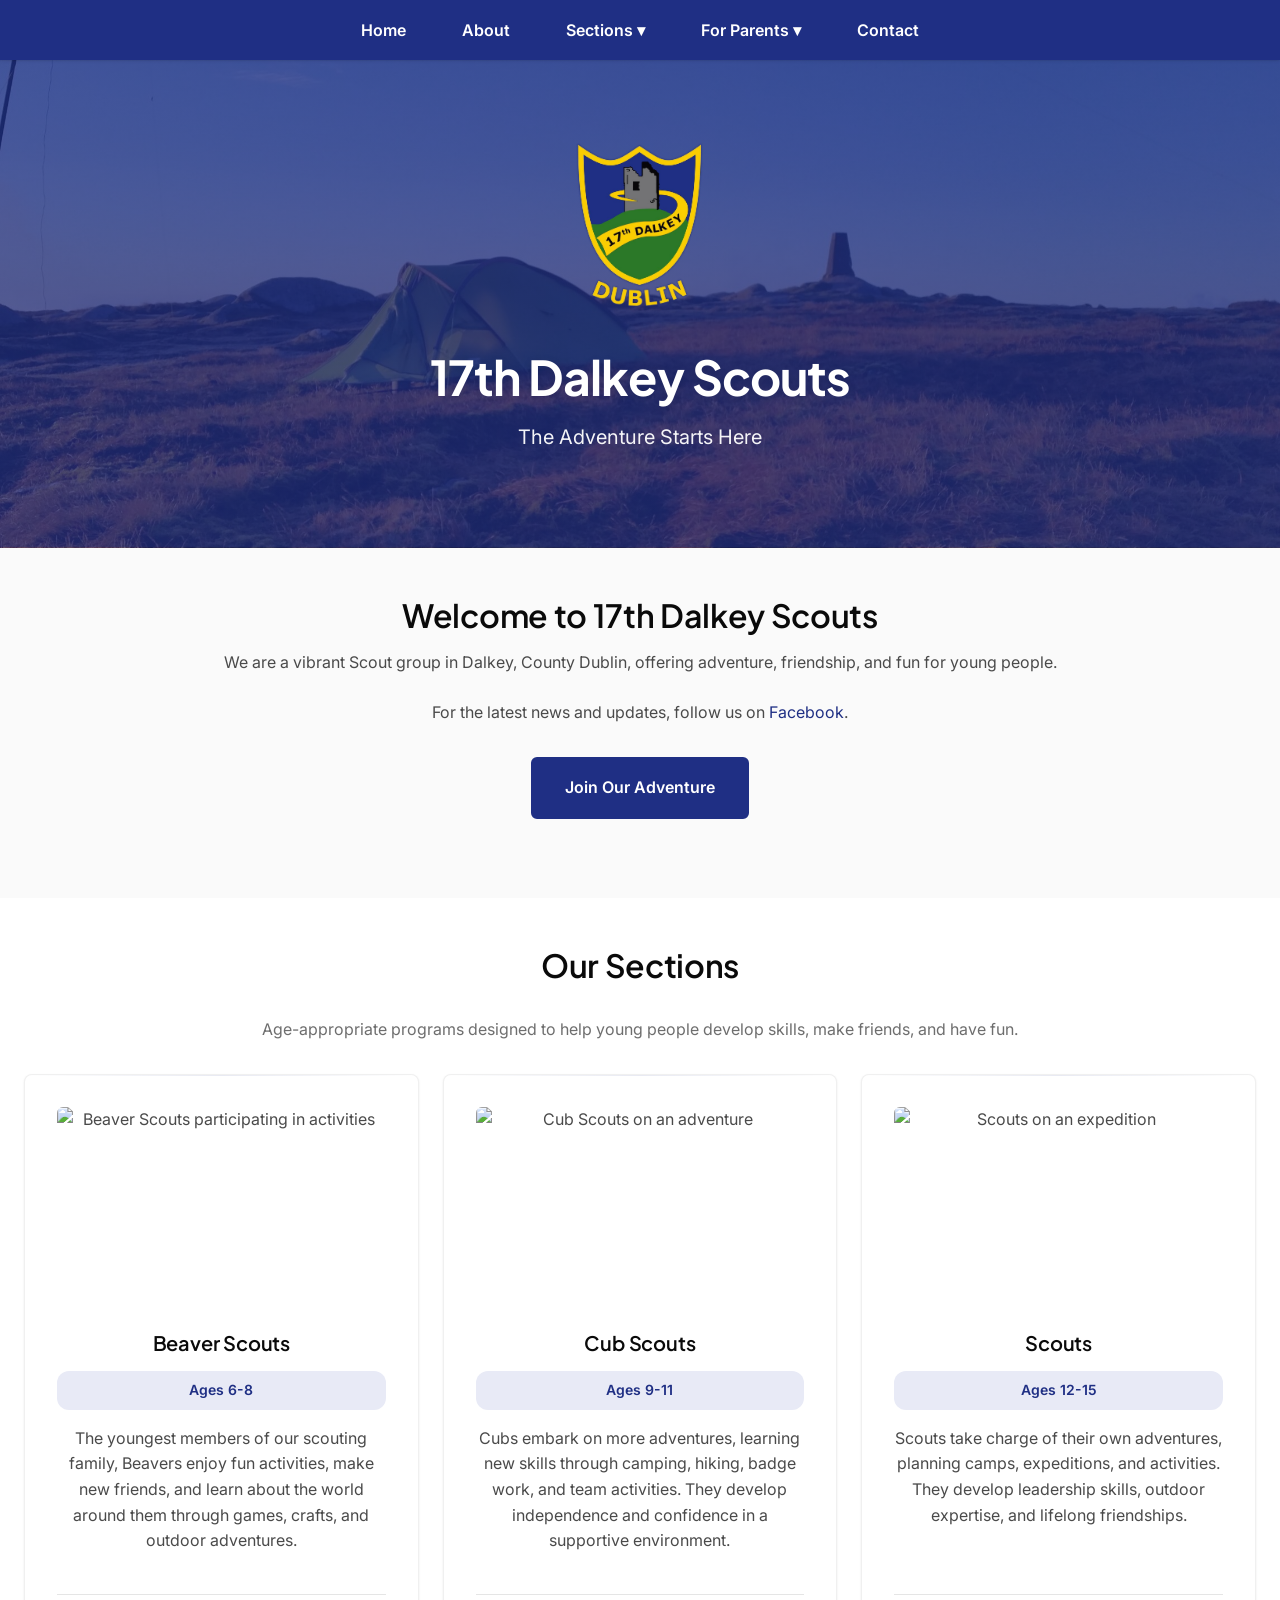
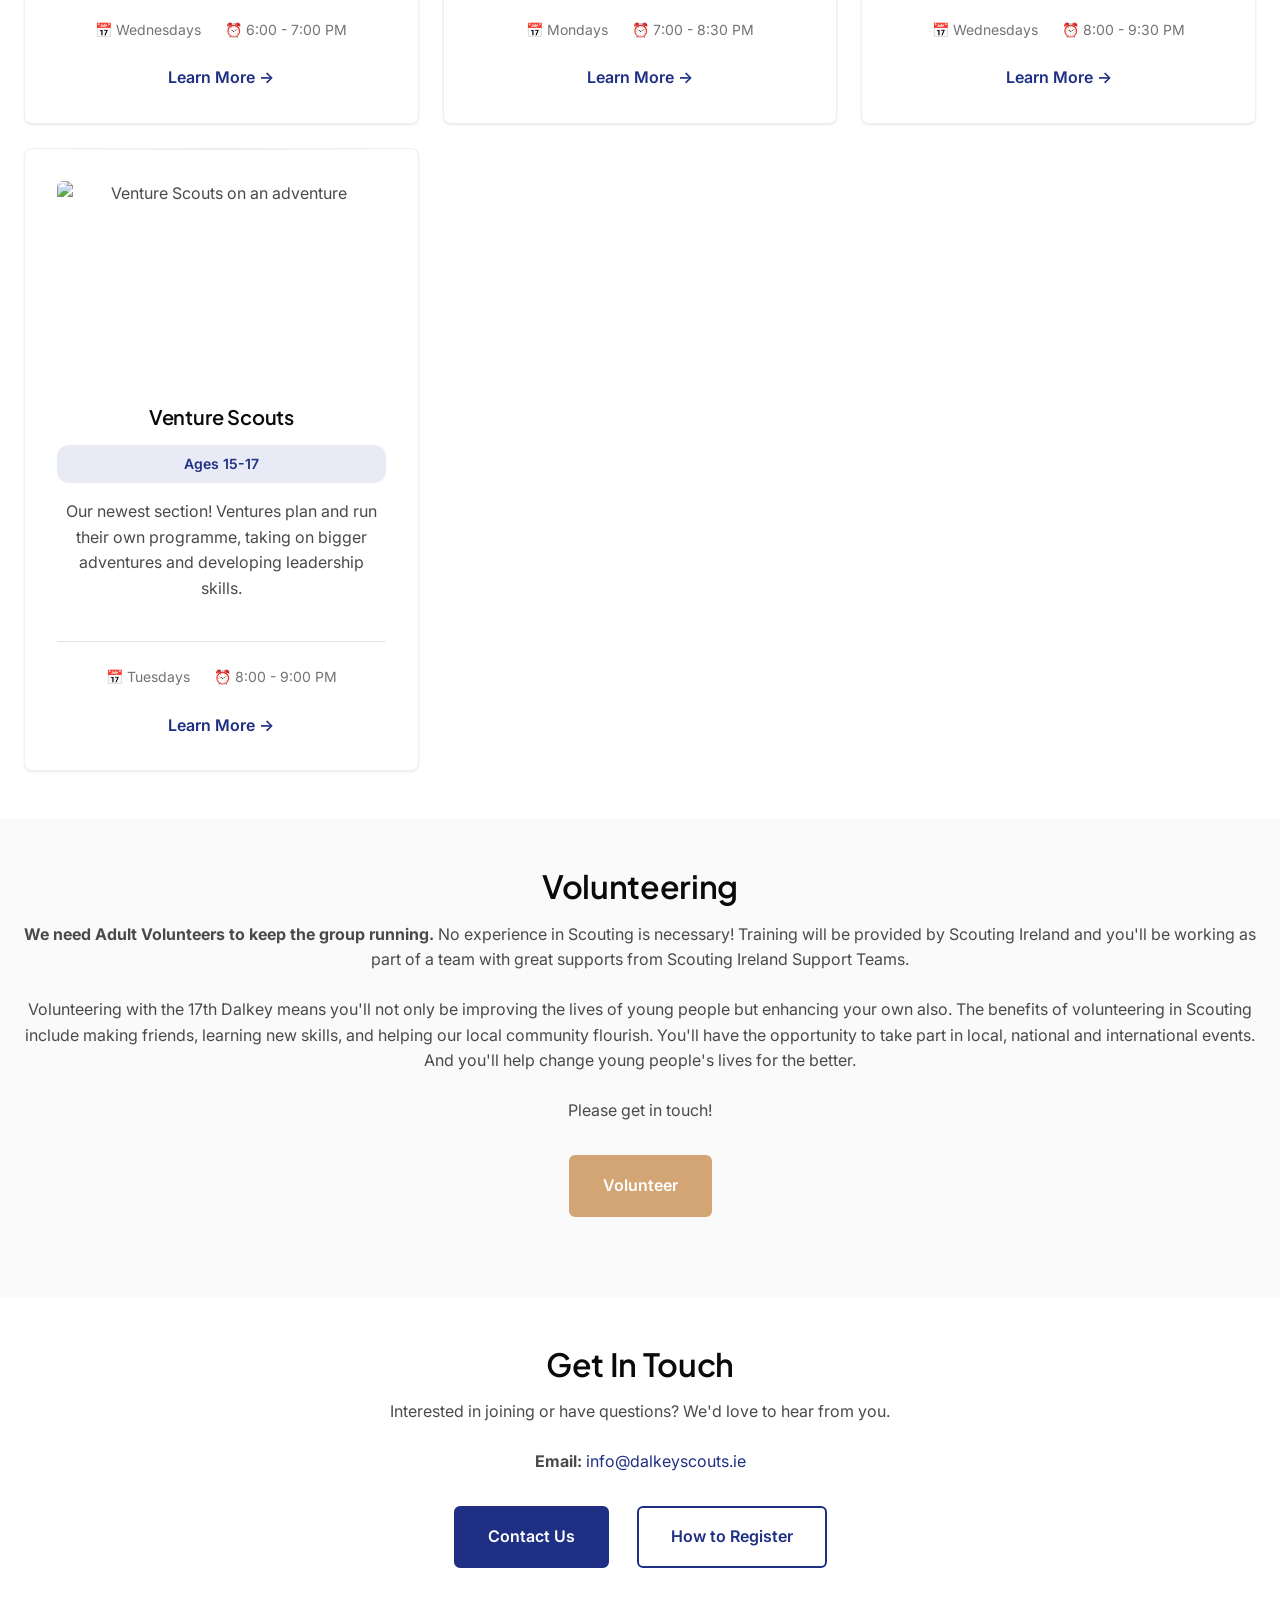
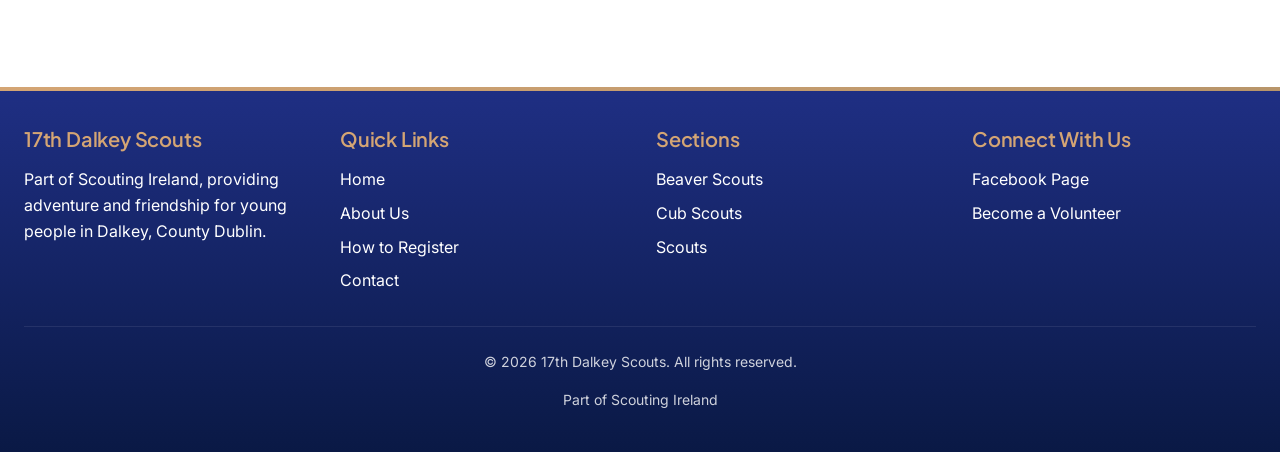
==== commit 4a70f2b3: "Updated references to ventures now that the section is open" ====
--- a/index.html
+++ b/index.html
@@ -160,11 +160,11 @@
             <h3 class="card__title">Venture Scouts</h3>
             <span class="program-card__age">Ages 15-17</span>
             <div class="card__content">
-              <p>We are currently exploring starting a Venture section.</p>
-            </div>
-            <div class="card__meta">
-              <span class="card__meta-item">📅 </span>
-              <span class="card__meta-item">⏰ </span>
+              <p>Our newest section! Ventures plan and run their own programme, taking on bigger adventures and developing leadership skills.</p>
+            </div>
+            <div class="card__meta">
+              <span class="card__meta-item">📅 Tuesdays</span>
+              <span class="card__meta-item">⏰ 8:00 - 9:00 PM</span>
             </div>
             <a href="venture-scouts.html" class="card__link">Learn More →</a>
           </article>
--- a/css/responsive.css
+++ b/css/responsive.css
@@ -69,6 +69,12 @@
     text-decoration: none;
     font-weight: var(--font-semibold);
     transition: background-color 0.2s;
+    background-color: transparent;
+    border: none;
+    width: 100%;
+    text-align: left;
+    font-family: var(--font-body);
+    font-size: var(--text-base);
   }
 
   .mobile-nav__link:hover {
@@ -81,7 +87,7 @@
     list-style: none;
     margin: 0;
     padding: 0;
-    background-color: rgba(0, 0, 0, 0.1);
+    background-color: rgba(0, 0, 0, 0.2);
   }
 
   .mobile-nav__dropdown--active {
@@ -89,8 +95,17 @@
   }
 
   .mobile-nav__sublink {
-    padding-left: var(--spacing-lg);
-    font-size: 0.9em;
+    display: block;
+    padding: var(--spacing-sm) var(--spacing-sm) var(--spacing-sm) var(--spacing-lg);
+    color: var(--color-secondary);
+    text-decoration: none;
+    font-weight: var(--font-medium);
+    transition: background-color 0.2s;
+    background-color: transparent;
+  }
+
+  .mobile-nav__sublink:hover {
+    background-color: rgba(255, 255, 255, 0.1);
   }
 
   /* Mobile Header Logo */
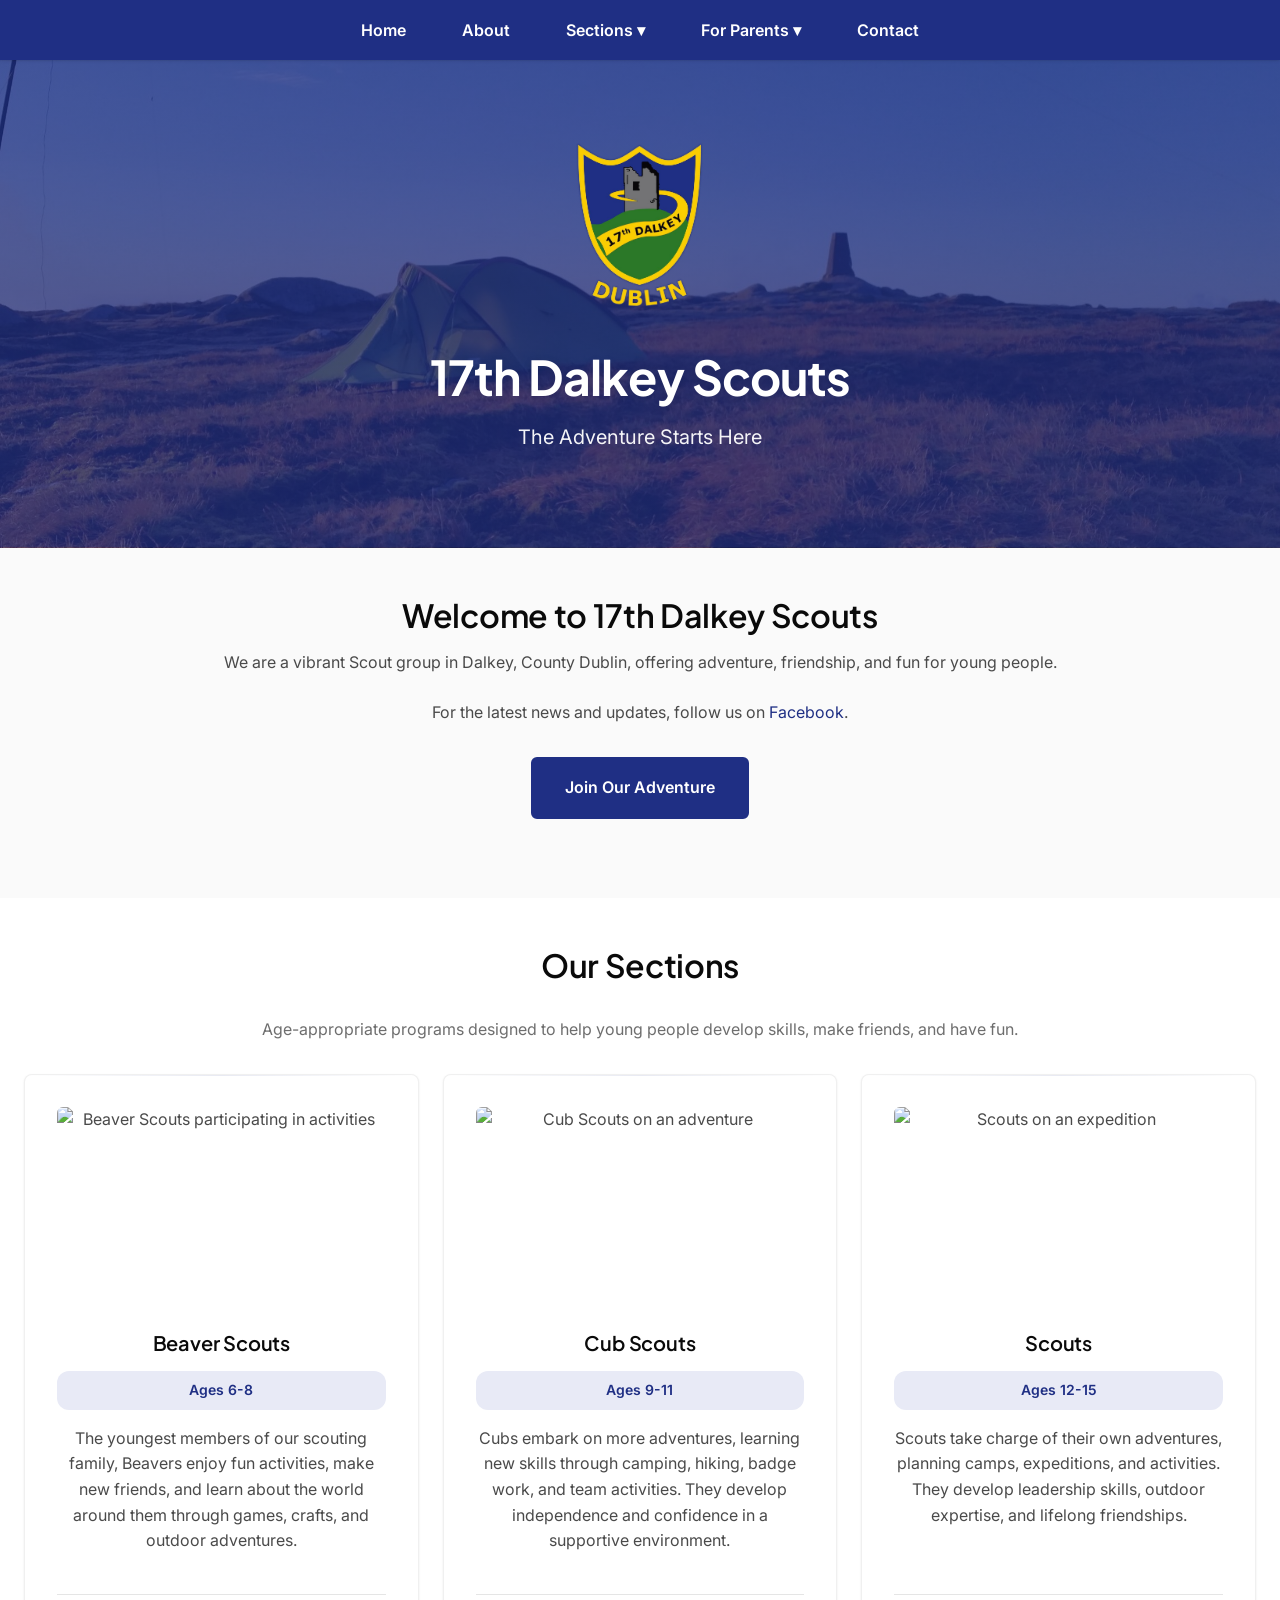
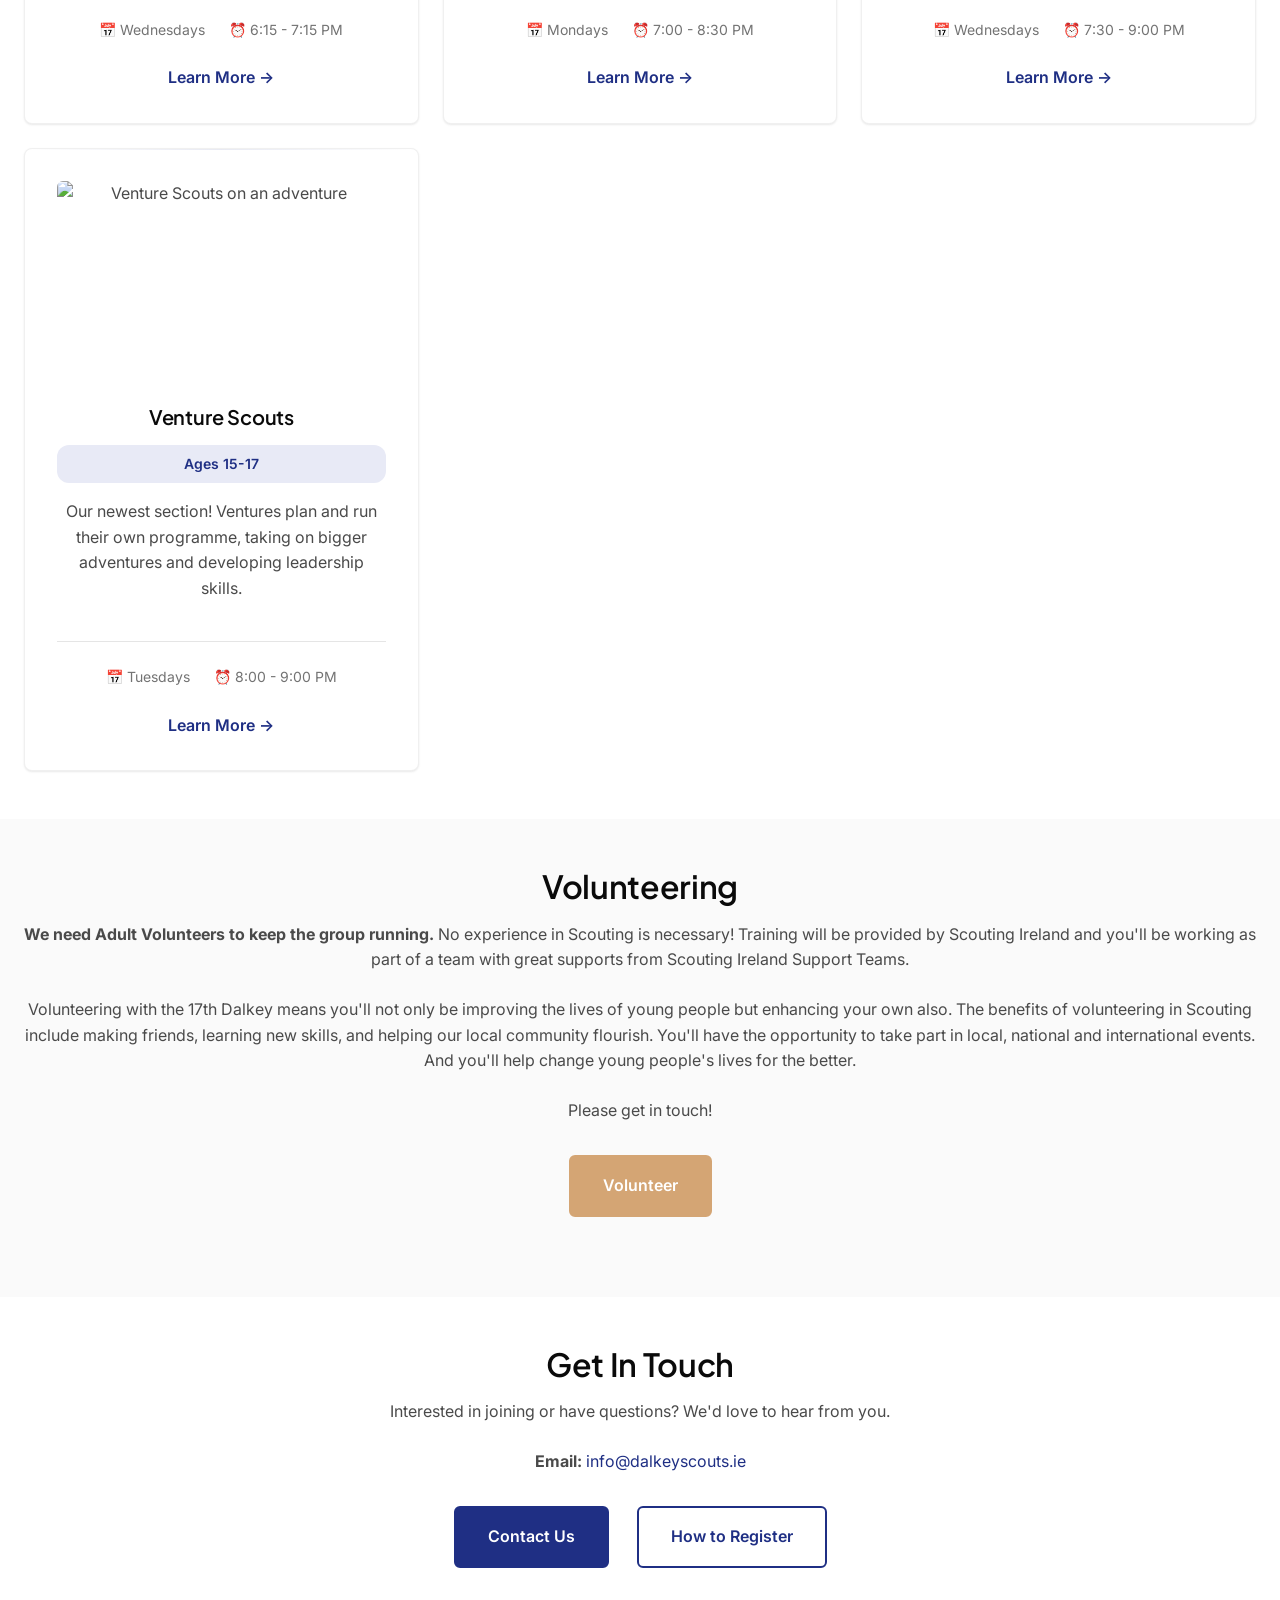
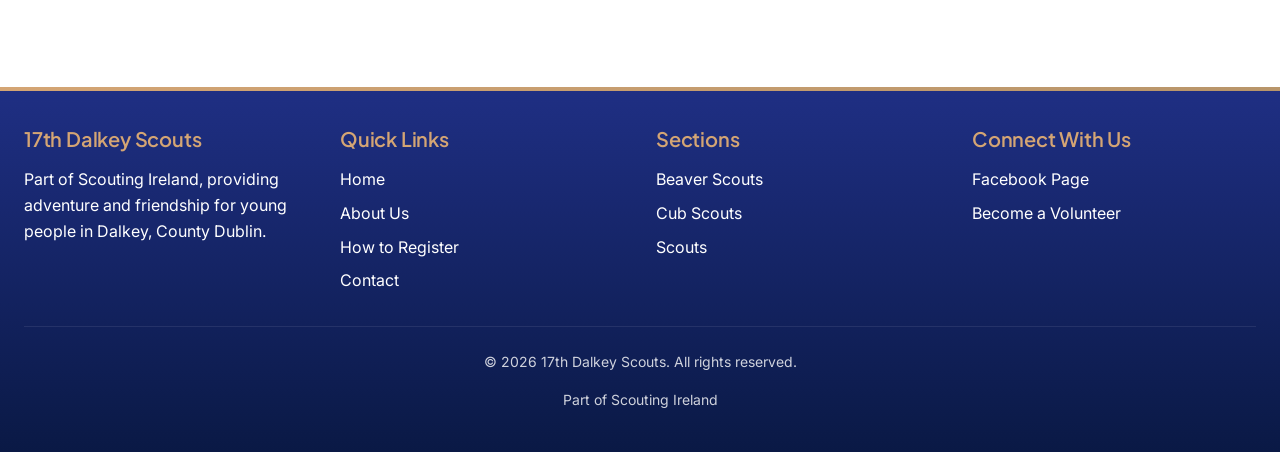
==== commit a1c8915a: "updating times for beavers and scouts" ====
--- a/index.html
+++ b/index.html
@@ -111,7 +111,7 @@
             </div>
             <div class="card__meta">
               <span class="card__meta-item">📅 Wednesdays</span>
-              <span class="card__meta-item">⏰ 6:00 - 7:00 PM</span>
+              <span class="card__meta-item">⏰ 6:15 - 7:15 PM</span>
             </div>
             <a href="beaver-scouts.html" class="card__link">Learn More →</a>
           </article>
@@ -147,7 +147,7 @@
             </div>
             <div class="card__meta">
               <span class="card__meta-item">📅 Wednesdays</span>
-              <span class="card__meta-item">⏰ 8:00 - 9:30 PM</span>
+              <span class="card__meta-item">⏰ 7:30 - 9:00 PM</span>
             </div>
             <a href="scouts.html" class="card__link">Learn More →</a>
           </article>
